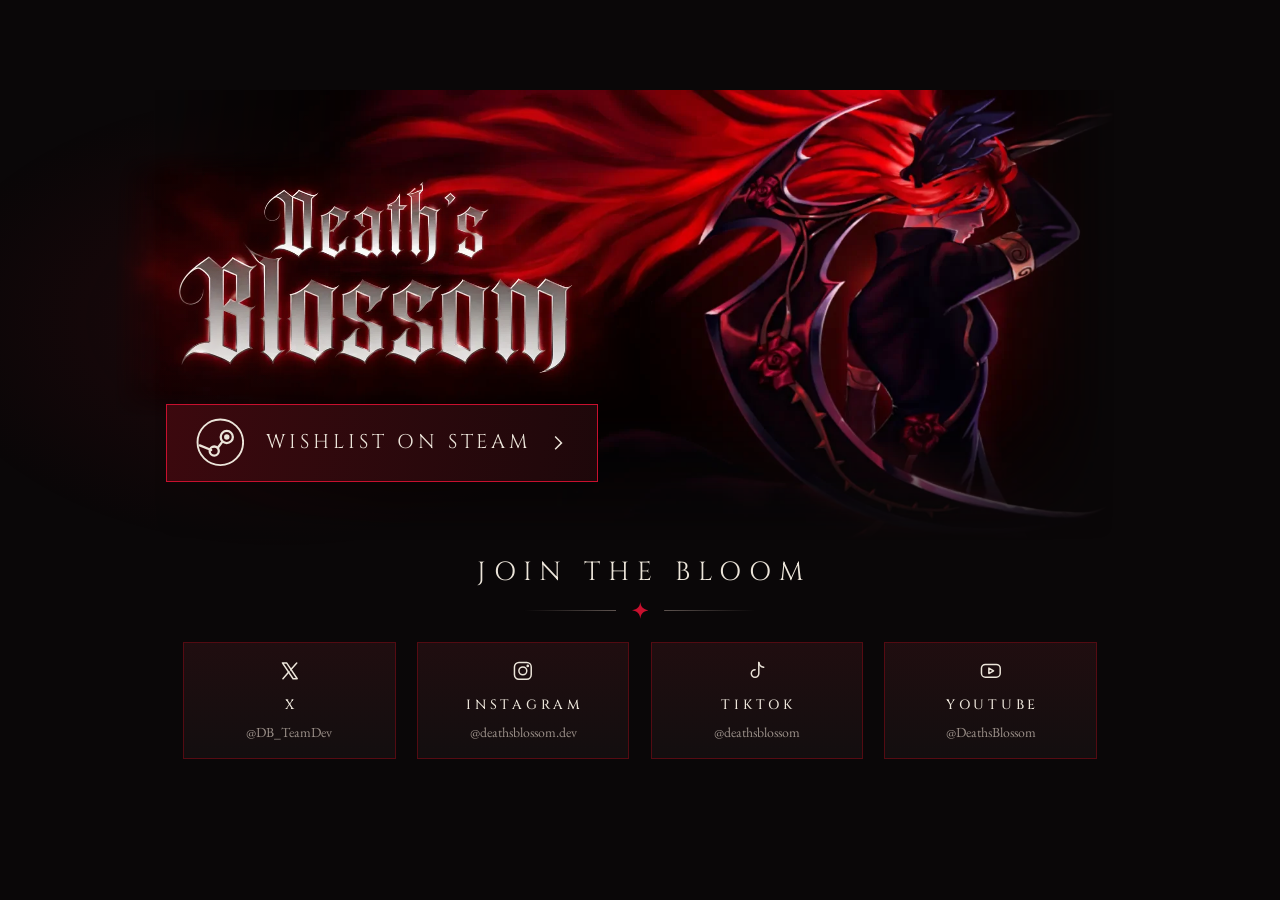
==== public/index.html @ 6b619d1e "Configure Cloudflare Workers static assets Co-Authored-By: Claude Opus 5.5 <noreply@anthropic.com> C" ====
<!doctype html>
<html lang="en">
<head>
<meta charset="utf-8">
<meta name="viewport" content="width=device-width, initial-scale=1, viewport-fit=cover">
<title>Death's Blossom | Wishlist on Steam</title>
<meta name="description" content="Death's Blossom: wishlist it on Steam and follow the development on X, Instagram, TikTok and YouTube.">
<link rel="canonical" href="https://deathsblossom.com/">
<meta name="robots" content="index, follow">
<meta name="theme-color" content="#0a0708">
<meta property="og:type" content="website">
<meta property="og:site_name" content="Death's Blossom">
<meta property="og:title" content="Death's Blossom">
<meta property="og:description" content="Wishlist Death's Blossom on Steam and join the Bloom.">
<meta property="og:url" content="https://deathsblossom.com/">
<meta property="og:image" content="https://deathsblossom.com/assets/og-image.jpg">
<meta property="og:image:width" content="1200">
<meta property="og:image:height" content="630">
<meta name="twitter:card" content="summary_large_image">
<meta name="twitter:site" content="@DB_TeamDev">
<meta name="twitter:image" content="https://deathsblossom.com/assets/og-image.jpg">
<link rel="icon" href="/assets/favicon-32.png" sizes="32x32" type="image/png">
<link rel="apple-touch-icon" href="/assets/apple-touch-icon.png">
<link rel="preload" href="/assets/bg.webp" as="image">
<link rel="preconnect" href="https://fonts.googleapis.com">
<link rel="preconnect" href="https://fonts.gstatic.com" crossorigin>
<link rel="stylesheet" href="https://fonts.googleapis.com/css2?family=Cinzel:wght@400;500;600&family=EB+Garamond:wght@400;500&display=swap">
<link rel="stylesheet" href="/assets/styles.css">
<script type="application/ld+json">
{"@context":"https://schema.org","@type":"VideoGame","name":"Death's Blossom","url":"https://deathsblossom.com/","image":"https://deathsblossom.com/assets/og-image.jpg","gamePlatform":"PC","sameAs":["https://store.steampowered.com/app/4959790/Deaths_Blossom/","https://x.com/DB_TeamDev","https://www.instagram.com/deathsblossom.dev/","https://www.tiktok.com/@deathsblossom","https://www.youtube.com/@DeathsBlossom-g4p"]}
</script>
</head>
<body>
<main class="viewport">
  <div class="stage">
    <img class="art" src="/assets/bg.webp" alt="" width="1486" height="696">

    <h1 class="logo-wrap"><img class="logo" src="/assets/logo3.webp" alt="Death's Blossom" width="1040" height="523"></h1>

    <a class="steam" href="https://store.steampowered.com/app/4959790/Deaths_Blossom/" target="_blank" rel="noopener noreferrer">
      <svg class="steam__icon" viewBox="0 0 64 64" aria-hidden="true">
        <circle cx="32" cy="32" r="30" fill="none" stroke="#ece5da" stroke-width="2.5"/>
        <circle cx="40.5" cy="25" r="8" fill="none" stroke="#ece5da" stroke-width="3"/>
        <circle cx="40.5" cy="25" r="3.6" fill="#ece5da"/>
        <path d="M5 36l15 6.2" stroke="#ece5da" stroke-width="3" stroke-linecap="round"/>
        <circle cx="24" cy="43.5" r="6" fill="none" stroke="#ece5da" stroke-width="3"/>
        <path d="M28.5 39.5l6-8" stroke="#ece5da" stroke-width="3" stroke-linecap="round"/>
      </svg>
      <span class="steam__label">Wishlist on Steam</span>
      <svg class="steam__chev" viewBox="0 0 24 24" fill="none" stroke="#ece5da" stroke-width="1.6" aria-hidden="true"><path d="M9 5l7 7-7 7"/></svg>
    </a>

    <h2 class="bloom-title">Join the Bloom</h2>
    <div class="rule" aria-hidden="true"><svg viewBox="0 0 20 20"><path d="M10 0c.8 6 3.2 8.6 10 10-6.8 1.4-9.2 4-10 10-.8-6-3.2-8.6-10-10 6.8-1.4 9.2-4 10-10Z"/></svg></div>

    <ul class="cards">
      <li>
        <a class="card" href="https://x.com/DB_TeamDev" target="_blank" rel="noopener noreferrer">
          <svg class="card__icon" viewBox="0 0 24 24" aria-hidden="true"><path d="M4.5 4h4.2l10.8 16h-4.2Z"/><path d="M19 4l-6.1 7M11.1 13L5 20"/></svg>
          <span class="card__name">X</span>
          <span class="card__handle">@DB_TeamDev</span>
        </a>
      </li>
      <li>
        <a class="card" href="https://www.instagram.com/deathsblossom.dev/" target="_blank" rel="noopener noreferrer">
          <svg class="card__icon" viewBox="0 0 24 24" aria-hidden="true"><rect x="3.5" y="3.5" width="17" height="17" rx="4.5"/><circle cx="12" cy="12" r="4"/><circle cx="17" cy="7" r=".6" fill="currentColor"/></svg>
          <span class="card__name">Instagram</span>
          <span class="card__handle">@deathsblossom.dev</span>
        </a>
      </li>
      <li>
        <a class="card" href="https://www.tiktok.com/@deathsblossom" target="_blank" rel="noopener noreferrer">
          <svg class="card__icon" viewBox="0 0 24 24" aria-hidden="true"><path d="M14 3.5v11.2a3.8 3.8 0 1 1-3.8-3.8"/><path d="M14 3.5c.4 2.8 2.3 4.6 5 4.8"/></svg>
          <span class="card__name">TikTok</span>
          <span class="card__handle">@deathsblossom</span>
        </a>
      </li>
      <li>
        <a class="card" href="https://www.youtube.com/@DeathsBlossom-g4p" target="_blank" rel="noopener noreferrer">
          <svg class="card__icon" viewBox="0 0 24 24" aria-hidden="true"><rect x="2.5" y="5.5" width="19" height="13" rx="4"/><path d="M10 9.2v5.6l4.8-2.8Z"/></svg>
          <span class="card__name">YouTube</span>
          <span class="card__handle">@DeathsBlossom</span>
        </a>
      </li>
    </ul>
  </div>
</main>
</body>
</html>
---- assets/styles.css ----
/* Layout: one 16:9 stage that fits the screen (no scroll), positions traced from the mockup.
     Portrait phones get a stacked version of the same stage. */
  :root {
    color-scheme: dark;
    --ink:       #0a0708;
    --ink-raise: #130e0f;
    --bone:      #ece5da;
    --ash:       #9a8f88;
    --ash-dim:   #5e5450;
    --blood:     #6e0a14;
    --crimson:   #c8102e;
    --ember:     #ff3b4e;

    --serif: 'EB Garamond', Georgia, 'Times New Roman', serif;
    --roman: 'Cinzel', Georgia, 'Times New Roman', serif;
    --pop: cubic-bezier(.34, 1.56, .64, 1);
  }

  * { box-sizing: border-box; }
  html, body { height: 100%; height: 100dvh; background: var(--ink); }
  body {
    margin: 0; overflow: hidden;
    color: var(--bone); font-family: var(--serif); line-height: 1.3;
    -webkit-font-smoothing: antialiased;
  }
  a { color: inherit; text-decoration: none; }
  :focus-visible { outline: 2px solid var(--ember); outline-offset: 4px; }
  img { display: block; max-width: none; }

  .viewport {
    height: 100%;
    display: grid; place-items: center;
    container-type: size;
  }
  .stage {
    --u: 1cqw;
    position: relative;
    width: min(100cqw, 100cqh * 16 / 9);
    aspect-ratio: 16 / 9;
    container-type: inline-size;
    isolation: isolate;
  }
  .stage::before {
    content: ""; position: absolute; inset: 0; z-index: -2; pointer-events: none;
    background: radial-gradient(40% 45% at 22% 32%, color-mix(in srgb, var(--blood) 22%, transparent), transparent 70%);
  }

  /* key art — static, never scaled */
  .art {
    position: absolute; z-index: -1;
    left: 12%; top: 0;
    width: 75%; height: auto;
    -webkit-mask-image: linear-gradient(180deg, #000 70%, transparent 100%), linear-gradient(90deg, transparent 0%, #000 25%, #000 88%, transparent 100%);
    -webkit-mask-composite: source-in;
            mask-image: linear-gradient(180deg, #000 70%, transparent 100%), linear-gradient(90deg, transparent 0%, #000 25%, #000 88%, transparent 100%);
            mask-composite: intersect;
  }

  /* logo — width only, height follows its own ratio */
  .logo-wrap { position: absolute; left: 8.95%; top: calc(4.8 * var(--u)); width: calc(41.3 * var(--u)); margin: 0; }
  .logo {
    width: 100%; height: auto;
    mix-blend-mode: screen;
    -webkit-mask-image: linear-gradient(90deg, transparent, #000 10%, #000 90%, transparent), linear-gradient(180deg, transparent, #000 10%, #000 90%, transparent);
    -webkit-mask-composite: source-in;
            mask-image: linear-gradient(90deg, transparent, #000 10%, #000 90%, transparent), linear-gradient(180deg, transparent, #000 10%, #000 90%, transparent);
            mask-composite: intersect;
  }

  /* Steam CTA */
  .steam {
    position: absolute; left: 13%; top: calc(24.5 * var(--u));
    width: calc(33.7 * var(--u)); height: calc(6.1 * var(--u));
    display: flex; align-items: center; gap: calc(1.7 * var(--u));
    padding: 0 calc(2.2 * var(--u));
    overflow: hidden;
    background: linear-gradient(100deg, color-mix(in srgb, var(--blood) 50%, var(--ink)), color-mix(in srgb, var(--blood) 20%, var(--ink)));
    border: 1px solid var(--crimson);
    transition: transform .45s var(--pop), box-shadow .35s ease, border-color .3s ease;
  }
  .steam__icon { flex: none; width: calc(3.8 * var(--u)); height: calc(3.8 * var(--u)); transition: transform .55s var(--pop); }
  .steam__label {
    flex: 1; min-width: 0; white-space: nowrap;
    font-family: var(--roman); font-size: calc(1.55 * var(--u));
    letter-spacing: .2em; text-transform: uppercase;
  }
  .steam__chev { flex: none; width: calc(1.7 * var(--u)); height: calc(1.7 * var(--u)); transition: transform .45s var(--pop); }

  .steam::after, .card::after {
    content: ""; position: absolute; inset: 0; pointer-events: none;
    background: linear-gradient(115deg, transparent 35%, color-mix(in srgb, var(--bone) 16%, transparent) 50%, transparent 65%);
    transform: translateX(-120%);
  }
  .steam:hover, .steam:focus-visible {
    transform: scale(1.05) translateY(-3px);
    border-color: var(--ember);
    box-shadow: 0 0 0 1px var(--ember), 0 18px 50px -14px var(--crimson), 0 0 70px -20px var(--ember);
  }
  .steam:hover::after, .steam:focus-visible::after,
  .card:hover::after, .card:focus-visible::after { transform: translateX(120%); transition: transform .8s ease; }
  .steam:hover .steam__icon, .steam:focus-visible .steam__icon { transform: rotate(-360deg); }
  .steam:hover .steam__chev, .steam:focus-visible .steam__chev { transform: translateX(8px); }
  .steam:active { transform: scale(.98); transition-duration: .1s; }

  /* Join the Bloom */
  .bloom-title {
    position: absolute; left: 0; right: 0; top: calc(36.3 * var(--u));
    margin: 0; text-align: center;
    font-family: var(--roman); font-weight: 400; font-size: calc(2.05 * var(--u));
    letter-spacing: .3em; padding-left: .3em; text-transform: uppercase;
  }
  .rule {
    position: absolute; left: 0; right: 0; top: calc(40 * var(--u));
    display: flex; align-items: center; justify-content: center; gap: calc(1.2 * var(--u));
  }
  .rule::before, .rule::after {
    content: ""; height: 1px; width: calc(7.2 * var(--u));
    background: linear-gradient(90deg, transparent, var(--ash-dim));
  }
  .rule::after { transform: scaleX(-1); }
  .rule svg { width: calc(1.3 * var(--u)); height: calc(1.3 * var(--u)); fill: var(--crimson); }

  .cards {
    position: absolute; left: 14.3%; top: calc(43.1 * var(--u));
    width: calc(71.4 * var(--u));
    list-style: none; margin: 0; padding: 0;
    display: grid; grid-template-columns: repeat(4, minmax(0, 1fr)); gap: calc(1.65 * var(--u));
  }
  .card {
    position: relative; overflow: hidden;
    display: flex; flex-direction: column; align-items: center; justify-content: center;
    gap: calc(.75 * var(--u));
    height: calc(9.2 * var(--u));
    text-align: center;
    background: linear-gradient(180deg, color-mix(in srgb, var(--blood) 14%, var(--ink-raise)), var(--ink-raise));
    border: 1px solid color-mix(in srgb, var(--blood) 70%, transparent);
    transition: transform .45s var(--pop), border-color .3s ease, box-shadow .35s ease;
  }
  .card__icon {
    width: calc(1.85 * var(--u)); height: calc(1.85 * var(--u)); margin-bottom: calc(.3 * var(--u));
    fill: none; stroke: var(--bone); stroke-width: 1.5; stroke-linecap: round; stroke-linejoin: round;
    transition: transform .5s var(--pop), stroke .3s ease, filter .3s ease;
  }
  .card__name {
    font-family: var(--roman); font-weight: 500; font-size: calc(1.05 * var(--u));
    letter-spacing: .28em; padding-left: .28em; text-transform: uppercase;
  }
  .card__handle { font-size: calc(1.08 * var(--u)); color: var(--ash); transition: color .3s ease; }

  .card:hover, .card:focus-visible {
    transform: translateY(-8px) scale(1.07);
    border-color: var(--ember);
    box-shadow: 0 0 0 1px color-mix(in srgb, var(--ember) 60%, transparent), 0 24px 50px -18px var(--crimson), inset 0 0 40px -16px var(--crimson);
    z-index: 2;
  }
  .card:hover .card__icon, .card:focus-visible .card__icon {
    transform: scale(1.3) rotate(-8deg);
    stroke: var(--ember);
    filter: drop-shadow(0 0 8px var(--crimson));
  }
  .card:hover .card__handle, .card:focus-visible .card__handle { color: var(--bone); }
  .card:active { transform: translateY(-4px) scale(1.02); transition-duration: .1s; }

  /* Portrait phones: same pieces, stacked, still one screen */
  @container (max-aspect-ratio: 1 / 1) {
    .stage {
      --u: min(1cqw, .5cqh);
      width: 100cqw; height: 100cqh; aspect-ratio: auto;
      container-type: size;
      display: flex; flex-direction: column; align-items: center; justify-content: flex-end;
      gap: calc(4 * var(--u));
      padding: 0 calc(5 * var(--u)) calc(8 * var(--u));
    }
    .stage::before { background: radial-gradient(70% 30% at 50% 55%, color-mix(in srgb, var(--blood) 22%, transparent), transparent 70%); }
    .art { left: -60cqw; width: 170cqw; }
    .logo-wrap, .steam, .bloom-title, .rule, .cards { position: relative; left: auto; right: auto; top: auto; }
    .logo-wrap { width: calc(104 * var(--u)); margin: calc(-6 * var(--u)) 0 calc(-6 * var(--u)); }
    .steam { width: calc(84 * var(--u)); height: calc(15 * var(--u)); gap: calc(4 * var(--u)); padding: 0 calc(5 * var(--u)); }
    .steam__icon { width: calc(9.5 * var(--u)); height: calc(9.5 * var(--u)); }
    .steam__label { font-size: calc(3.9 * var(--u)); letter-spacing: .16em; }
    .steam__chev { width: calc(4.5 * var(--u)); height: calc(4.5 * var(--u)); }
    .bloom-title { font-size: calc(5 * var(--u)); margin-top: calc(3 * var(--u)); }
    .rule { margin-top: calc(-2 * var(--u)); gap: calc(3 * var(--u)); }
    .rule::before, .rule::after { width: calc(18 * var(--u)); }
    .rule svg { width: calc(3.4 * var(--u)); height: calc(3.4 * var(--u)); }
    .cards { width: calc(88 * var(--u)); grid-template-columns: repeat(2, minmax(0, 1fr)); gap: calc(3 * var(--u)); }
    .card { height: calc(23 * var(--u)); gap: calc(1.6 * var(--u)); }
    .card__icon { width: calc(6 * var(--u)); height: calc(6 * var(--u)); }
    .card__name { font-size: calc(3.2 * var(--u)); letter-spacing: .2em; padding-left: .2em; }
    .card__handle { font-size: calc(3.5 * var(--u)); }
  }

  @media (prefers-reduced-motion: reduce) {
    *, *::before, *::after { transition-duration: .01ms !important; }
  }

/* 404 */
.notfound { height: 100%; display: grid; place-items: center; text-align: center; font-family: var(--serif); font-size: 1.2rem; }
.notfound a { color: var(--ember); font-family: var(--roman); letter-spacing: .15em; }
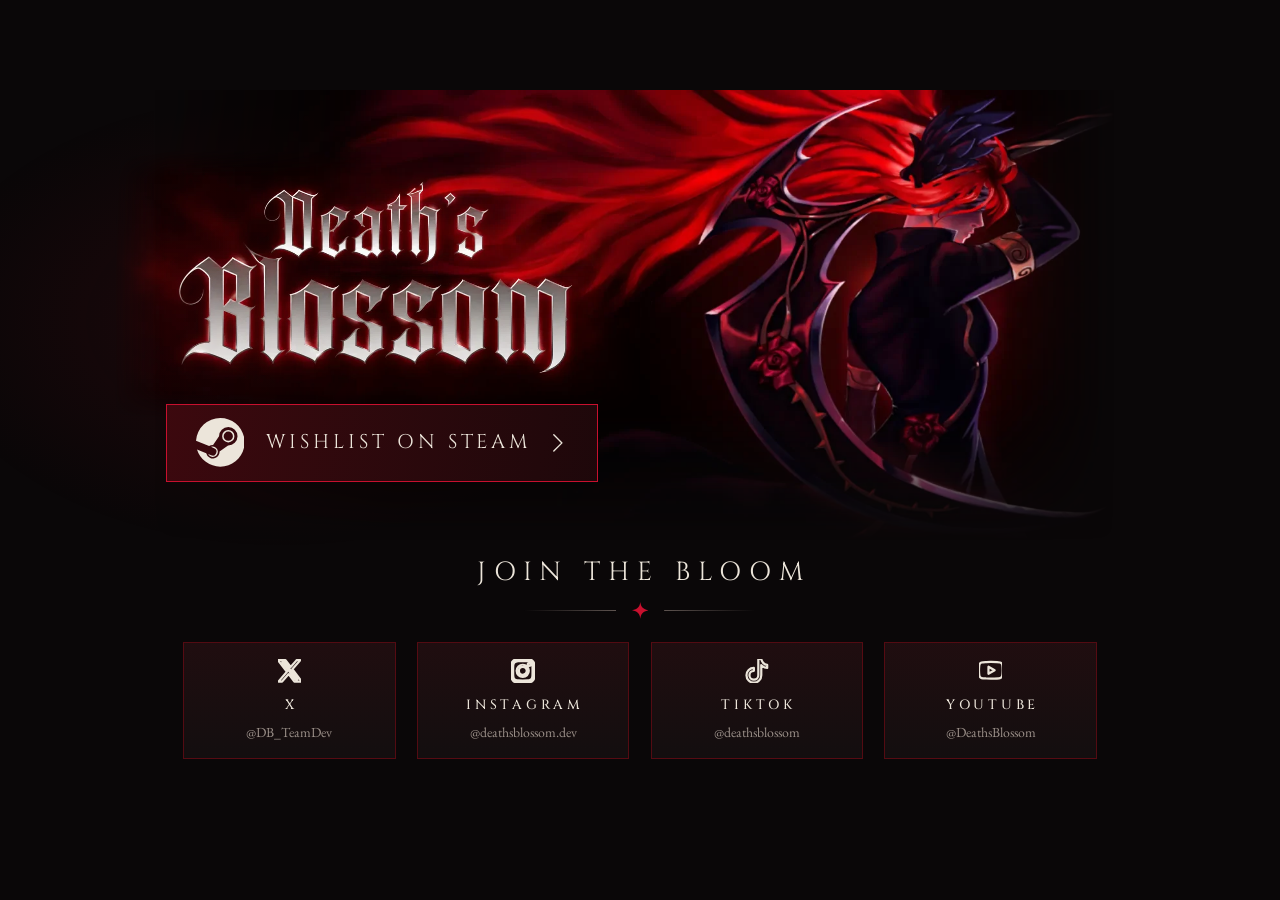
==== commit d0e24351: "Use Bootstrap Icons for social links" ====
--- a/public/index.html
+++ b/public/index.html
@@ -38,16 +38,14 @@
     <h1 class="logo-wrap"><img class="logo" src="/assets/logo3.webp" alt="Death's Blossom" width="1040" height="523"></h1>
 
     <a class="steam" href="https://store.steampowered.com/app/4959790/Deaths_Blossom/" target="_blank" rel="noopener noreferrer">
-      <svg class="steam__icon" viewBox="0 0 64 64" aria-hidden="true">
-        <circle cx="32" cy="32" r="30" fill="none" stroke="#ece5da" stroke-width="2.5"/>
-        <circle cx="40.5" cy="25" r="8" fill="none" stroke="#ece5da" stroke-width="3"/>
-        <circle cx="40.5" cy="25" r="3.6" fill="#ece5da"/>
-        <path d="M5 36l15 6.2" stroke="#ece5da" stroke-width="3" stroke-linecap="round"/>
-        <circle cx="24" cy="43.5" r="6" fill="none" stroke="#ece5da" stroke-width="3"/>
-        <path d="M28.5 39.5l6-8" stroke="#ece5da" stroke-width="3" stroke-linecap="round"/>
+      <svg xmlns="http://www.w3.org/2000/svg" width="16" height="16" fill="currentColor" class="steam__icon bi bi-steam" aria-hidden="true" viewBox="0 0 16 16">
+        <path d="M.329 10.333A8.01 8.01 0 0 0 7.99 16C12.414 16 16 12.418 16 8s-3.586-8-8.009-8A8.006 8.006 0 0 0 0 7.468l.003.006 4.304 1.769A2.2 2.2 0 0 1 5.62 8.88l1.96-2.844-.001-.04a3.046 3.046 0 0 1 3.042-3.043 3.046 3.046 0 0 1 3.042 3.043 3.047 3.047 0 0 1-3.111 3.044l-2.804 2a2.223 2.223 0 0 1-3.075 2.11 2.22 2.22 0 0 1-1.312-1.568L.33 10.333Z"/>
+        <path d="M4.868 12.683a1.715 1.715 0 0 0 1.318-3.165 1.7 1.7 0 0 0-1.263-.02l1.023.424a1.261 1.261 0 1 1-.97 2.33l-.99-.41a1.7 1.7 0 0 0 .882.84Zm3.726-6.687a2.03 2.03 0 0 0 2.027 2.029 2.03 2.03 0 0 0 2.027-2.029 2.03 2.03 0 0 0-2.027-2.027 2.03 2.03 0 0 0-2.027 2.027m2.03-1.527a1.524 1.524 0 1 1-.002 3.048 1.524 1.524 0 0 1 .002-3.048"/>
       </svg>
       <span class="steam__label">Wishlist on Steam</span>
-      <svg class="steam__chev" viewBox="0 0 24 24" fill="none" stroke="#ece5da" stroke-width="1.6" aria-hidden="true"><path d="M9 5l7 7-7 7"/></svg>
+      <svg xmlns="http://www.w3.org/2000/svg" width="16" height="16" fill="currentColor" class="steam__chev bi bi-chevron-right" aria-hidden="true" viewBox="0 0 16 16">
+        <path fill-rule="evenodd" d="M4.646 1.646a.5.5 0 0 1 .708 0l6 6a.5.5 0 0 1 0 .708l-6 6a.5.5 0 0 1-.708-.708L10.293 8 4.646 2.354a.5.5 0 0 1 0-.708"/>
+      </svg>
     </a>
 
     <h2 class="bloom-title">Join the Bloom</h2>
@@ -56,28 +54,36 @@
     <ul class="cards">
       <li>
         <a class="card" href="https://x.com/DB_TeamDev" target="_blank" rel="noopener noreferrer">
-          <svg class="card__icon" viewBox="0 0 24 24" aria-hidden="true"><path d="M4.5 4h4.2l10.8 16h-4.2Z"/><path d="M19 4l-6.1 7M11.1 13L5 20"/></svg>
+          <svg xmlns="http://www.w3.org/2000/svg" width="16" height="16" fill="currentColor" class="card__icon bi bi-twitter-x" aria-hidden="true" viewBox="0 0 16 16">
+            <path d="M12.6.75h2.454l-5.36 6.142L16 15.25h-4.937l-3.867-5.07-4.425 5.07H.316l5.733-6.57L0 .75h5.063l3.495 4.633L12.601.75Zm-.86 13.028h1.36L4.323 2.145H2.865z"/>
+          </svg>
           <span class="card__name">X</span>
           <span class="card__handle">@DB_TeamDev</span>
         </a>
       </li>
       <li>
         <a class="card" href="https://www.instagram.com/deathsblossom.dev/" target="_blank" rel="noopener noreferrer">
-          <svg class="card__icon" viewBox="0 0 24 24" aria-hidden="true"><rect x="3.5" y="3.5" width="17" height="17" rx="4.5"/><circle cx="12" cy="12" r="4"/><circle cx="17" cy="7" r=".6" fill="currentColor"/></svg>
+          <svg xmlns="http://www.w3.org/2000/svg" width="16" height="16" fill="currentColor" class="card__icon bi bi-instagram" aria-hidden="true" viewBox="0 0 16 16">
+            <path d="M8 0C5.829 0 5.556.01 4.703.048 3.85.088 3.269.222 2.76.42a3.9 3.9 0 0 0-1.417.923A3.9 3.9 0 0 0 .42 2.76C.222 3.268.087 3.85.048 4.7.01 5.555 0 5.827 0 8.001c0 2.172.01 2.444.048 3.297.04.852.174 1.433.372 1.942.205.526.478.972.923 1.417.444.445.89.719 1.416.923.51.198 1.09.333 1.942.372C5.555 15.99 5.827 16 8 16s2.444-.01 3.298-.048c.851-.04 1.434-.174 1.943-.372a3.9 3.9 0 0 0 1.416-.923c.445-.445.718-.891.923-1.417.197-.509.332-1.09.372-1.942C15.99 10.445 16 10.173 16 8s-.01-2.445-.048-3.299c-.04-.851-.175-1.433-.372-1.941a3.9 3.9 0 0 0-.923-1.417A3.9 3.9 0 0 0 13.24.42c-.51-.198-1.092-.333-1.943-.372C10.443.01 10.172 0 7.998 0zm-.717 1.442h.718c2.136 0 2.389.007 3.232.046.78.035 1.204.166 1.486.275.373.145.64.319.92.599s.453.546.598.92c.11.281.24.705.275 1.485.039.843.047 1.096.047 3.231s-.008 2.389-.047 3.232c-.035.78-.166 1.203-.275 1.485a2.5 2.5 0 0 1-.599.919c-.28.28-.546.453-.92.598-.28.11-.704.24-1.485.276-.843.038-1.096.047-3.232.047s-2.39-.009-3.233-.047c-.78-.036-1.203-.166-1.485-.276a2.5 2.5 0 0 1-.92-.598 2.5 2.5 0 0 1-.6-.92c-.109-.281-.24-.705-.275-1.485-.038-.843-.046-1.096-.046-3.233s.008-2.388.046-3.231c.036-.78.166-1.204.276-1.486.145-.373.319-.64.599-.92s.546-.453.92-.598c.282-.11.705-.24 1.485-.276.738-.034 1.024-.044 2.515-.045zm4.988 1.328a.96.96 0 1 0 0 1.92.96.96 0 0 0 0-1.92m-4.27 1.122a4.109 4.109 0 1 0 0 8.217 4.109 4.109 0 0 0 0-8.217m0 1.441a2.667 2.667 0 1 1 0 5.334 2.667 2.667 0 0 1 0-5.334"/>
+          </svg>
           <span class="card__name">Instagram</span>
           <span class="card__handle">@deathsblossom.dev</span>
         </a>
       </li>
       <li>
         <a class="card" href="https://www.tiktok.com/@deathsblossom" target="_blank" rel="noopener noreferrer">
-          <svg class="card__icon" viewBox="0 0 24 24" aria-hidden="true"><path d="M14 3.5v11.2a3.8 3.8 0 1 1-3.8-3.8"/><path d="M14 3.5c.4 2.8 2.3 4.6 5 4.8"/></svg>
+          <svg xmlns="http://www.w3.org/2000/svg" width="16" height="16" fill="currentColor" class="card__icon bi bi-tiktok" aria-hidden="true" viewBox="0 0 16 16">
+            <path d="M9 0h1.98c.144.715.54 1.617 1.235 2.512C12.895 3.389 13.797 4 15 4v2c-1.753 0-3.07-.814-4-1.829V11a5 5 0 1 1-5-5v2a3 3 0 1 0 3 3z"/>
+          </svg>
           <span class="card__name">TikTok</span>
           <span class="card__handle">@deathsblossom</span>
         </a>
       </li>
       <li>
         <a class="card" href="https://www.youtube.com/@DeathsBlossom-g4p" target="_blank" rel="noopener noreferrer">
-          <svg class="card__icon" viewBox="0 0 24 24" aria-hidden="true"><rect x="2.5" y="5.5" width="19" height="13" rx="4"/><path d="M10 9.2v5.6l4.8-2.8Z"/></svg>
+          <svg xmlns="http://www.w3.org/2000/svg" width="16" height="16" fill="currentColor" class="card__icon bi bi-youtube" aria-hidden="true" viewBox="0 0 16 16">
+            <path d="M8.051 1.999h.089c.822.003 4.987.033 6.11.335a2.01 2.01 0 0 1 1.415 1.42c.101.38.172.883.22 1.402l.01.104.022.26.008.104c.065.914.073 1.77.074 1.957v.075c-.001.194-.01 1.108-.082 2.06l-.008.105-.009.104c-.05.572-.124 1.14-.235 1.558a2.01 2.01 0 0 1-1.415 1.42c-1.16.312-5.569.334-6.18.335h-.142c-.309 0-1.587-.006-2.927-.052l-.17-.006-.087-.004-.171-.007-.171-.007c-1.11-.049-2.167-.128-2.654-.26a2.01 2.01 0 0 1-1.415-1.419c-.111-.417-.185-.986-.235-1.558L.09 9.82l-.008-.104A31 31 0 0 1 0 7.68v-.123c.002-.215.01-.958.064-1.778l.007-.103.003-.052.008-.104.022-.26.01-.104c.048-.519.119-1.023.22-1.402a2.01 2.01 0 0 1 1.415-1.42c.487-.13 1.544-.21 2.654-.26l.17-.007.172-.006.086-.003.171-.007A100 100 0 0 1 7.858 2zM6.4 5.209v4.818l4.157-2.408z"/>
+          </svg>
           <span class="card__name">YouTube</span>
           <span class="card__handle">@DeathsBlossom</span>
         </a>
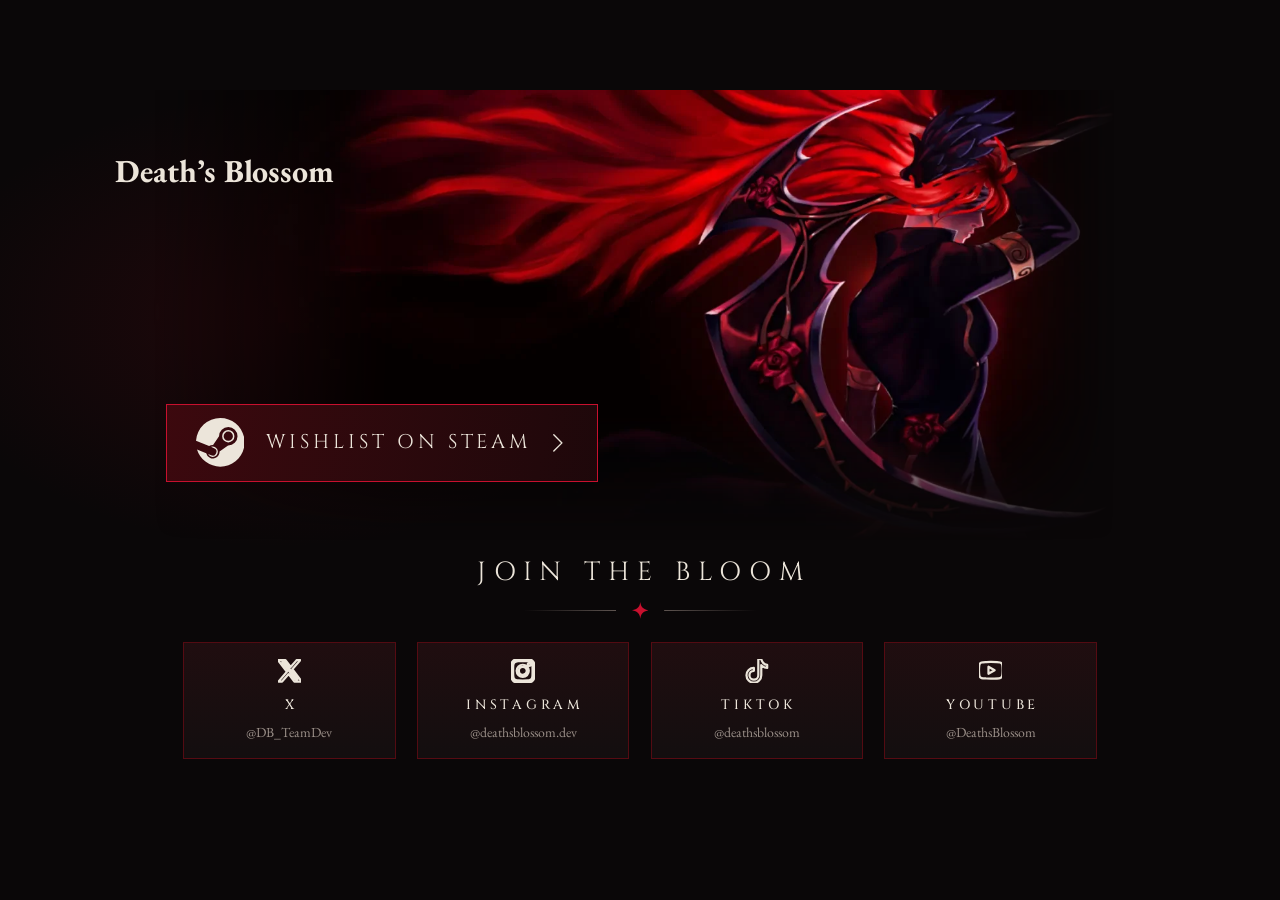
==== commit e20de40a: "Replace title image with gothic typography" ====
--- a/public/index.html
+++ b/public/index.html
@@ -22,10 +22,11 @@
 <link rel="icon" href="/assets/favicon-32.png" sizes="32x32" type="image/png">
 <link rel="apple-touch-icon" href="/assets/apple-touch-icon.png">
 <link rel="preload" href="/assets/bg.webp" as="image">
+<link rel="preload" href="/assets/fonts/pirata-one-latin-v23.woff2" as="font" type="font/woff2" crossorigin>
 <link rel="preconnect" href="https://fonts.googleapis.com">
 <link rel="preconnect" href="https://fonts.gstatic.com" crossorigin>
 <link rel="stylesheet" href="https://fonts.googleapis.com/css2?family=Cinzel:wght@400;500;600&family=EB+Garamond:wght@400;500&display=swap">
-<link rel="stylesheet" href="/assets/styles.css">
+<link rel="stylesheet" href="/assets/styles.css?v=eb0b7495">
 <script type="application/ld+json">
 {"@context":"https://schema.org","@type":"VideoGame","name":"Death's Blossom","url":"https://deathsblossom.com/","image":"https://deathsblossom.com/assets/og-image.jpg","gamePlatform":"PC","sameAs":["https://store.steampowered.com/app/4959790/Deaths_Blossom/","https://x.com/DB_TeamDev","https://www.instagram.com/deathsblossom.dev/","https://www.tiktok.com/@deathsblossom","https://www.youtube.com/@DeathsBlossom-g4p"]}
 </script>
@@ -35,7 +36,10 @@
   <div class="stage">
     <img class="art" src="/assets/bg.webp" alt="" width="1486" height="696">
 
-    <h1 class="logo-wrap"><img class="logo" src="/assets/logo3.webp" alt="Death's Blossom" width="1040" height="523"></h1>
+    <h1 class="logo-wrap">
+      <span class="logo__line logo__line--first">Death’s</span>
+      <span class="logo__line logo__line--second">Blossom</span>
+    </h1>
 
     <a class="steam" href="https://store.steampowered.com/app/4959790/Deaths_Blossom/" target="_blank" rel="noopener noreferrer">
       <svg xmlns="http://www.w3.org/2000/svg" width="16" height="16" fill="currentColor" class="steam__icon bi bi-steam" aria-hidden="true" viewBox="0 0 16 16">
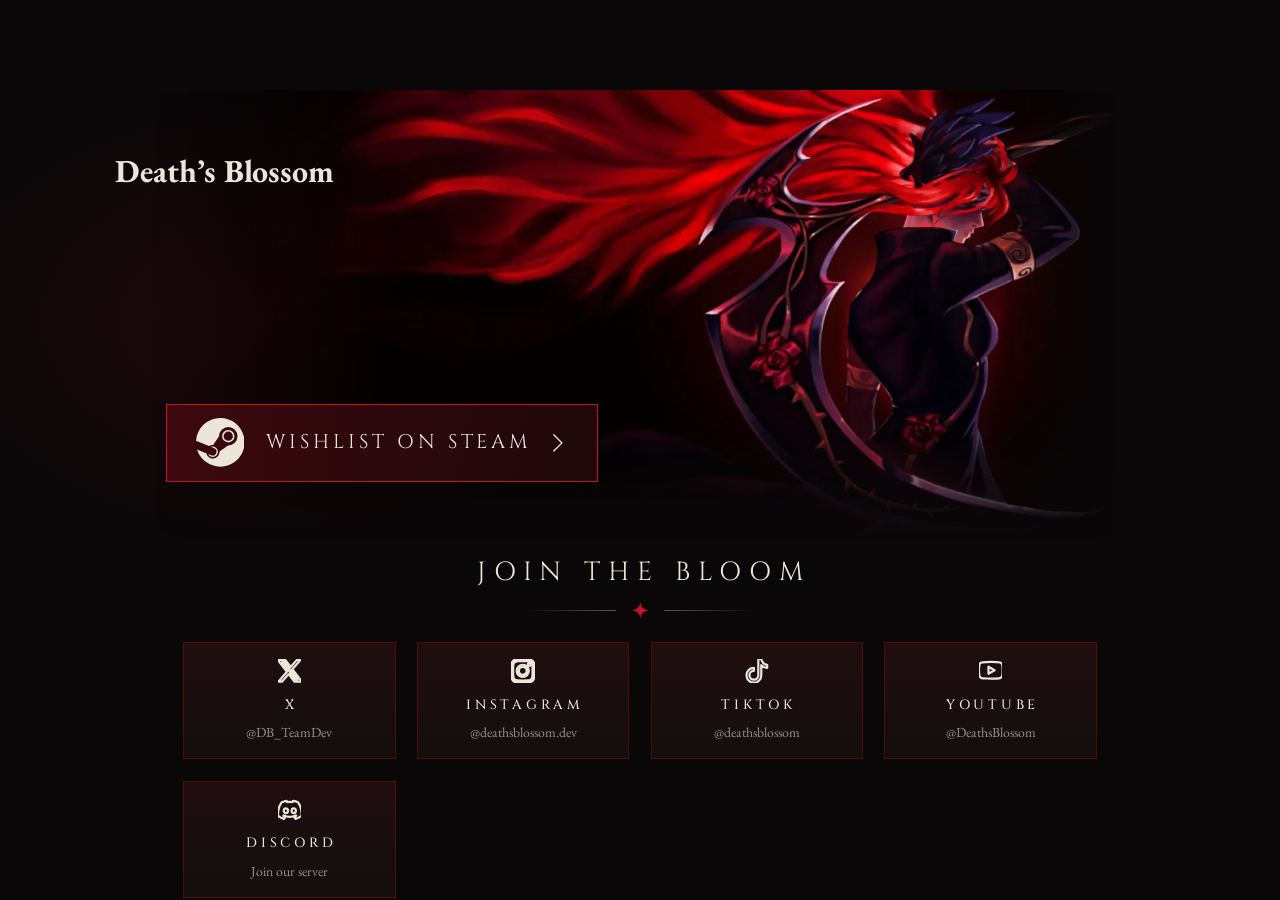
==== commit 05dc9eef: "Add Discord and arrange social links in two compact rows" ====
--- a/public/index.html
+++ b/public/index.html
@@ -4,7 +4,7 @@
 <meta charset="utf-8">
 <meta name="viewport" content="width=device-width, initial-scale=1, viewport-fit=cover">
 <title>Death's Blossom | Wishlist on Steam</title>
-<meta name="description" content="Death's Blossom: wishlist it on Steam and follow the development on X, Instagram, TikTok and YouTube.">
+<meta name="description" content="Death's Blossom: wishlist it on Steam, follow the development on X, Instagram, TikTok and YouTube, and join us on Discord.">
 <link rel="canonical" href="https://deathsblossom.com/">
 <meta name="robots" content="index, follow">
 <meta name="theme-color" content="#0a0708">
@@ -22,13 +22,12 @@
 <link rel="icon" href="/assets/favicon-32.png" sizes="32x32" type="image/png">
 <link rel="apple-touch-icon" href="/assets/apple-touch-icon.png">
 <link rel="preload" href="/assets/bg.webp" as="image">
-<link rel="preload" href="/assets/fonts/pirata-one-latin-v23.woff2" as="font" type="font/woff2" crossorigin>
 <link rel="preconnect" href="https://fonts.googleapis.com">
 <link rel="preconnect" href="https://fonts.gstatic.com" crossorigin>
 <link rel="stylesheet" href="https://fonts.googleapis.com/css2?family=Cinzel:wght@400;500;600&family=EB+Garamond:wght@400;500&display=swap">
-<link rel="stylesheet" href="/assets/styles.css?v=eb0b7495">
+<link rel="stylesheet" href="/assets/styles.css?v=cb861629">
 <script type="application/ld+json">
-{"@context":"https://schema.org","@type":"VideoGame","name":"Death's Blossom","url":"https://deathsblossom.com/","image":"https://deathsblossom.com/assets/og-image.jpg","gamePlatform":"PC","sameAs":["https://store.steampowered.com/app/4959790/Deaths_Blossom/","https://x.com/DB_TeamDev","https://www.instagram.com/deathsblossom.dev/","https://www.tiktok.com/@deathsblossom","https://www.youtube.com/@DeathsBlossom-g4p"]}
+{"@context":"https://schema.org","@type":"VideoGame","name":"Death's Blossom","url":"https://deathsblossom.com/","image":"https://deathsblossom.com/assets/og-image.jpg","gamePlatform":"PC","sameAs":["https://store.steampowered.com/app/4959790/Deaths_Blossom/","https://x.com/DB_TeamDev","https://www.instagram.com/deathsblossom.dev/","https://www.tiktok.com/@deathsblossom","https://www.youtube.com/@DeathsBlossom-g4p","https://discord.gg/B22cSQujp"]}
 </script>
 </head>
 <body>
@@ -92,6 +91,15 @@
           <span class="card__handle">@DeathsBlossom</span>
         </a>
       </li>
+      <li>
+        <a class="card" href="https://discord.gg/B22cSQujp" target="_blank" rel="noopener noreferrer">
+          <svg xmlns="http://www.w3.org/2000/svg" width="16" height="16" fill="currentColor" class="card__icon bi bi-discord" aria-hidden="true" viewBox="0 0 16 16">
+            <path d="M13.545 2.907a13.2 13.2 0 0 0-3.257-1.011.05.05 0 0 0-.052.025c-.141.25-.297.577-.406.833a12.2 12.2 0 0 0-3.658 0 8 8 0 0 0-.412-.833.05.05 0 0 0-.052-.025c-1.125.194-2.22.534-3.257 1.011a.04.04 0 0 0-.021.018C.356 6.024-.213 9.047.066 12.032q.003.022.021.037a13.3 13.3 0 0 0 3.995 2.02.05.05 0 0 0 .056-.019q.463-.63.818-1.329a.05.05 0 0 0-.01-.059l-.018-.011a9 9 0 0 1-1.248-.595.05.05 0 0 1-.02-.066l.015-.019q.127-.095.248-.195a.05.05 0 0 1 .051-.007c2.619 1.196 5.454 1.196 8.041 0a.05.05 0 0 1 .053.007q.121.1.248.195a.05.05 0 0 1-.004.085 8 8 0 0 1-1.249.594.05.05 0 0 0-.03.03.05.05 0 0 0 .003.041c.24.465.515.909.817 1.329a.05.05 0 0 0 .056.019 13.2 13.2 0 0 0 4.001-2.02.05.05 0 0 0 .021-.037c.334-3.451-.559-6.449-2.366-9.106a.03.03 0 0 0-.02-.019m-8.198 7.307c-.789 0-1.438-.724-1.438-1.612s.637-1.613 1.438-1.613c.807 0 1.45.73 1.438 1.613 0 .888-.637 1.612-1.438 1.612m5.316 0c-.788 0-1.438-.724-1.438-1.612s.637-1.613 1.438-1.613c.807 0 1.451.73 1.438 1.613 0 .888-.631 1.612-1.438 1.612"/>
+          </svg>
+          <span class="card__name">Discord</span>
+          <span class="card__handle">Join our server</span>
+        </a>
+      </li>
     </ul>
   </div>
 </main>
